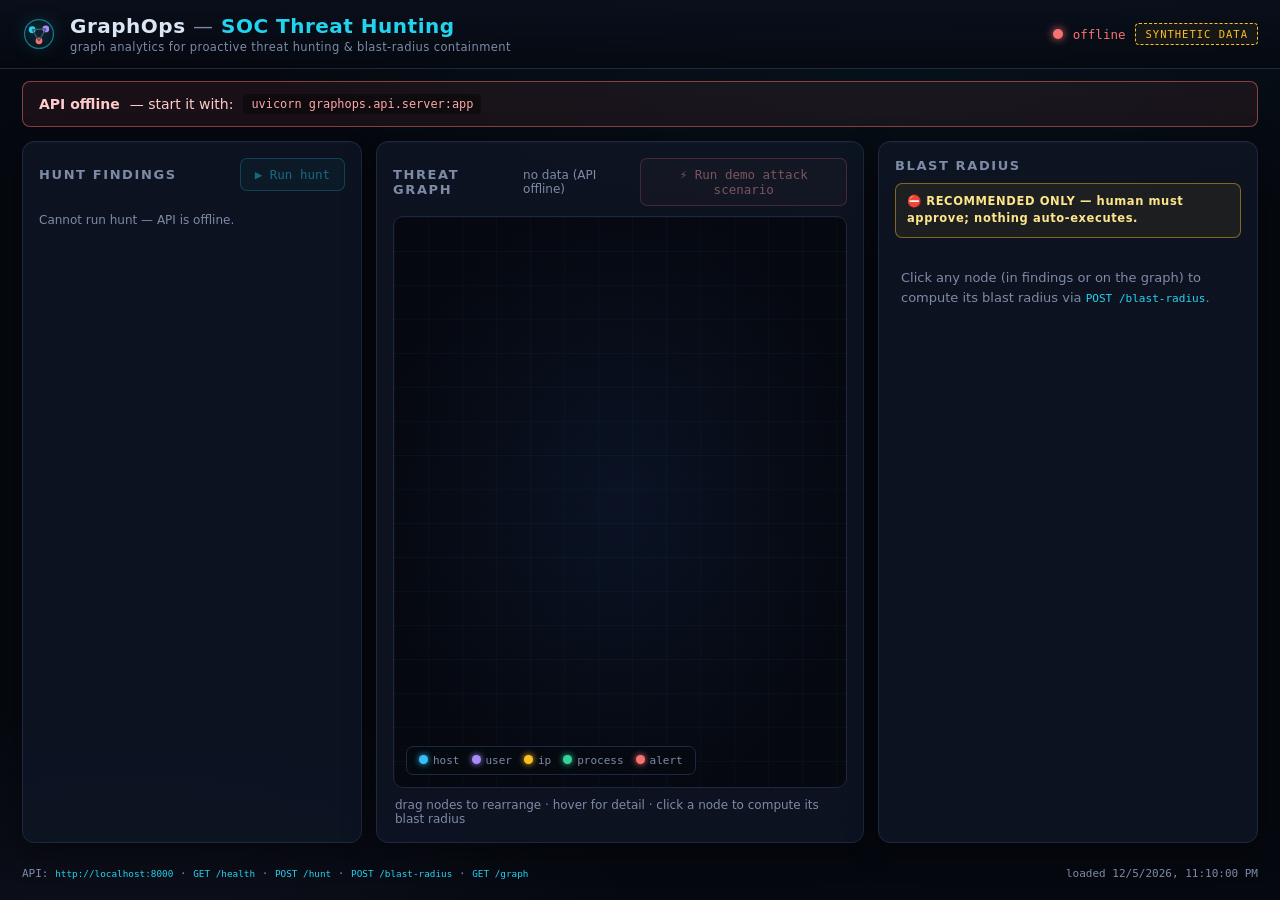
==== dashboard/index.html @ 0eed1d67 "graphops mvp: working threat-hunting + blast-radius engine" ====
<!DOCTYPE html>
<html lang="en">
<head>
<meta charset="UTF-8">
<meta name="viewport" content="width=device-width, initial-scale=1.0">
<title>GraphOps — SOC Threat Hunting</title>
<link rel="stylesheet" href="style.css">
</head>
<body>
<div class="scanlines" aria-hidden="true"></div>

<!-- ============ HEADER ============ -->
<header class="topbar">
  <div class="brand">
    <svg class="logo" viewBox="0 0 40 40" width="34" height="34" aria-hidden="true">
      <circle cx="20" cy="20" r="17" fill="none" stroke="#22d3ee" stroke-width="1.5" opacity="0.5"/>
      <circle cx="12" cy="15" r="4" fill="#22d3ee"/>
      <circle cx="28" cy="14" r="4" fill="#a78bfa"/>
      <circle cx="20" cy="28" r="4" fill="#f87171"/>
      <line x1="12" y1="15" x2="28" y2="14" stroke="#475569" stroke-width="1.5"/>
      <line x1="12" y1="15" x2="20" y2="28" stroke="#475569" stroke-width="1.5"/>
      <line x1="28" y1="14" x2="20" y2="28" stroke="#475569" stroke-width="1.5"/>
    </svg>
    <div>
      <h1>GraphOps <span class="dash">—</span> <span class="sub">SOC Threat Hunting</span></h1>
      <p class="tagline">graph analytics for proactive threat hunting &amp; blast-radius containment</p>
    </div>
  </div>
  <div class="health">
    <span id="apiStatus" class="status-dot unknown" title="API status"></span>
    <span id="healthLine" class="health-line">connecting…</span>
    <span class="synth-badge">SYNTHETIC DATA</span>
  </div>
</header>

<!-- ============ OFFLINE BANNER ============ -->
<div id="offlineBanner" class="offline-banner" hidden>
  <strong>API offline</strong>
  <span>— start it with:</span>
  <code>uvicorn graphops.api.server:app</code>
</div>

<!-- ============ MAIN GRID ============ -->
<main class="grid">

  <!-- LEFT: hunt findings -->
  <aside class="panel left" aria-label="Hunt findings">
    <div class="panel-head">
      <h2>Hunt findings</h2>
      <button id="btnRunHunt" class="btn primary">▶ Run hunt</button>
    </div>
    <p id="huntStatus" class="muted small">No hunt run yet. Findings come live from <code>POST /hunt</code>.</p>
    <div id="findingsList" class="findings"></div>
  </aside>

  <!-- CENTER: graph canvas -->
  <section class="panel center" aria-label="Threat graph">
    <div class="panel-head">
      <h2>Threat graph</h2>
      <div class="canvas-tools">
        <span id="canvasStatus" class="muted small">layout idle</span>
        <button id="btnDemo" class="btn accent">⚡ Run demo attack scenario</button>
      </div>
    </div>
    <div id="canvasWrap" class="canvas-wrap">
      <canvas id="graphCanvas"></canvas>
      <div id="tooltip" class="tooltip" hidden></div>
      <div id="legend" class="legend">
        <span class="leg"><i style="--c:#38bdf8"></i>host</span>
        <span class="leg"><i style="--c:#a78bfa"></i>user</span>
        <span class="leg"><i style="--c:#fbbf24"></i>ip</span>
        <span class="leg"><i style="--c:#34d399"></i>process</span>
        <span class="leg"><i style="--c:#f87171"></i>alert</span>
      </div>
    </div>
    <p class="hint muted small">drag nodes to rearrange · hover for detail · click a node to compute its blast radius</p>
  </section>

  <!-- RIGHT: blast radius -->
  <aside class="panel right" aria-label="Blast radius">
    <div class="panel-head">
      <h2>Blast radius</h2>
      <span id="blastSource" class="muted small"></span>
    </div>
    <div class="human-gate">⛔ RECOMMENDED ONLY — human must approve; nothing auto-executes.</div>
    <div id="blastEmpty" class="empty">Click any node (in findings or on the graph) to compute its blast radius via <code>POST /blast-radius</code>.</div>
    <div id="blastResults" hidden>
      <table class="blast-table">
        <thead><tr><th>node</th><th>distance</th><th>risk</th></tr></thead>
        <tbody id="blastRows"></tbody>
      </table>
      <h3 class="actions-head">Containment actions</h3>
      <div id="actionsList" class="actions"></div>
    </div>
  </aside>
</main>

<footer class="foot muted small">
  <span>API: <code>http://localhost:8000</code> · <code>GET /health</code> · <code>POST /hunt</code> · <code>POST /blast-radius</code> · <code>GET /graph</code></span>
  <span id="footStamp"></span>
</footer>

<script src="app.js"></script>
</body>
</html>
---- dashboard/style.css ----
/* GraphOps SOC dashboard — dark ops-room aesthetic. No build step. */
:root {
  --bg: #05080f;
  --bg2: #0a0f1c;
  --panel: rgba(13, 20, 36, 0.86);
  --line: #1c2740;
  --txt: #dbe6f5;
  --muted: #7c8aa5;
  --cyan: #22d3ee;
  --red: #f87171;
  --amber: #fbbf24;
  --green: #34d399;
  --purple: #a78bfa;
  --blue: #38bdf8;
  --mono: ui-monospace, "SF Mono", "Cascadia Code", Menlo, Consolas, monospace;
  --disp: "Segoe UI", system-ui, -apple-system, Inter, Roboto, sans-serif;
}
* { box-sizing: border-box; }
html, body { height: 100%; }
body {
  margin: 0;
  background:
    radial-gradient(1200px 600px at 70% -10%, rgba(34, 211, 238, 0.07), transparent 60%),
    radial-gradient(900px 500px at 10% 110%, rgba(167, 139, 250, 0.06), transparent 60%),
    var(--bg);
  color: var(--txt);
  font-family: var(--disp);
  overflow-x: hidden;
}
.scanlines {
  position: fixed; inset: 0; pointer-events: none; z-index: 50;
  background: repeating-linear-gradient(0deg, rgba(255,255,255,0.022) 0 1px, transparent 1px 3px);
  mix-blend-mode: overlay;
}
code { font-family: var(--mono); font-size: 0.85em; color: var(--cyan); }
.muted { color: var(--muted); }
.small { font-size: 12px; }
.empty { color: var(--muted); font-size: 13px; line-height: 1.6; padding: 18px 6px; }

/* ---------- header ---------- */
.topbar {
  display: flex; justify-content: space-between; align-items: center;
  padding: 14px 22px; border-bottom: 1px solid var(--line);
  background: linear-gradient(180deg, rgba(10,15,28,0.95), rgba(5,8,15,0.7));
  position: sticky; top: 0; z-index: 20; backdrop-filter: blur(6px);
}
.brand { display: flex; gap: 14px; align-items: center; }
.logo { filter: drop-shadow(0 0 8px rgba(34,211,238,0.5)); }
.topbar h1 { margin: 0; font-size: 20px; letter-spacing: 0.5px; font-weight: 700; }
.topbar h1 .dash { color: var(--muted); font-weight: 300; }
.topbar h1 .sub { color: var(--cyan); font-weight: 600; }
.tagline { margin: 2px 0 0; font-size: 11.5px; color: var(--muted); letter-spacing: 0.4px; }
.health { display: flex; align-items: center; gap: 10px; font-family: var(--mono); font-size: 12.5px; }
.health-line { color: var(--muted); }
.status-dot { width: 10px; height: 10px; border-radius: 50%; display: inline-block; }
.status-dot.unknown { background: #64748b; box-shadow: 0 0 6px #64748b; }
.status-dot.online { background: var(--green); box-shadow: 0 0 8px var(--green); animation: pulse 2s infinite; }
.status-dot.offline { background: var(--red); box-shadow: 0 0 8px var(--red); }
@keyframes pulse { 50% { opacity: 0.45; } }
.synth-badge {
  font-family: var(--mono); font-size: 10.5px; letter-spacing: 1px;
  border: 1px dashed var(--amber); color: var(--amber);
  padding: 4px 9px; border-radius: 4px; background: rgba(251,191,36,0.06);
}

/* ---------- offline banner ---------- */
.offline-banner {
  margin: 12px 22px 0; padding: 12px 16px; border: 1px solid rgba(248,113,113,0.5);
  border-radius: 8px; background: rgba(248,113,113,0.08); color: #fecaca; font-size: 14px;
  display: flex; gap: 10px; align-items: center; flex-wrap: wrap;
}
.offline-banner code { color: #fca5a5; background: rgba(0,0,0,0.4); padding: 3px 8px; border-radius: 4px; }

/* ---------- main grid ---------- */
.grid {
  display: grid; gap: 14px; padding: 14px 22px;
  grid-template-columns: 340px minmax(0, 1fr) 380px;
  min-height: calc(100vh - 170px);
}
@media (max-width: 1200px) { .grid { grid-template-columns: 1fr; } }
.panel {
  background: var(--panel); border: 1px solid var(--line); border-radius: 12px;
  padding: 16px; display: flex; flex-direction: column; min-height: 0;
  box-shadow: 0 8px 32px rgba(0,0,0,0.45), inset 0 1px 0 rgba(255,255,255,0.03);
}
.panel-head { display: flex; justify-content: space-between; align-items: center; gap: 10px; margin-bottom: 10px; }
.panel-head h2 { margin: 0; font-size: 13px; text-transform: uppercase; letter-spacing: 1.6px; color: var(--muted); }
.canvas-tools { display: flex; align-items: center; gap: 10px; }

/* ---------- buttons ---------- */
.btn {
  font-family: var(--mono); font-size: 12.5px; cursor: pointer;
  border: 1px solid var(--line); border-radius: 7px; padding: 8px 14px;
  background: #101a30; color: var(--txt); transition: all 0.15s ease;
}
.btn:hover:not(:disabled) { border-color: var(--cyan); box-shadow: 0 0 12px rgba(34,211,238,0.25); transform: translateY(-1px); }
.btn:disabled { opacity: 0.45; cursor: not-allowed; }
.btn.primary { border-color: rgba(34,211,238,0.5); color: var(--cyan); background: rgba(34,211,238,0.08); }
.btn.accent { border-color: rgba(248,113,113,0.5); color: #fca5a5; background: rgba(248,113,113,0.07); }
.btn.accent:hover:not(:disabled) { border-color: var(--red); box-shadow: 0 0 14px rgba(248,113,113,0.3); }

/* ---------- findings ---------- */
.findings { display: flex; flex-direction: column; gap: 10px; overflow-y: auto; }
.finding {
  border: 1px solid var(--line); border-left: 3px solid var(--muted); border-radius: 8px;
  padding: 11px 12px; background: rgba(255,255,255,0.015);
  animation: slidein 0.3s ease;
}
@keyframes slidein { from { opacity: 0; transform: translateX(-8px); } }
.finding.sev-critical { border-left-color: var(--red); }
.finding.sev-high { border-left-color: #fb923c; }
.finding.sev-medium { border-left-color: var(--amber); }
.finding.sev-low { border-left-color: var(--blue); }
.finding.sev-info { border-left-color: #64748b; }
.finding-top { display: flex; justify-content: space-between; align-items: flex-start; gap: 8px; }
.finding-title { font-size: 13.5px; font-weight: 600; line-height: 1.35; }
.sev {
  font-family: var(--mono); font-size: 10px; letter-spacing: 0.8px; text-transform: uppercase;
  padding: 3px 8px; border-radius: 20px; white-space: nowrap; border: 1px solid;
}
.sev-critical { color: #fca5a5; border-color: rgba(248,113,113,0.6); background: rgba(248,113,113,0.1); }
.sev-high { color: #fdba74; border-color: rgba(251,146,60,0.6); background: rgba(251,146,60,0.1); }
.sev-medium { color: #fde68a; border-color: rgba(251,191,36,0.6); background: rgba(251,191,36,0.1); }
.sev-low { color: #7dd3fc; border-color: rgba(56,189,248,0.6); background: rgba(56,189,248,0.1); }
.sev-info { color: #94a3b8; border-color: rgba(100,116,139,0.6); background: rgba(100,116,139,0.1); }
.evidence { margin: 8px 0 0; padding: 0; list-style: none; }
.evidence li {
  font-family: var(--mono); font-size: 11.5px; color: #a8b8d4; line-height: 1.5;
  padding-left: 14px; position: relative; word-break: break-word;
}
.evidence li::before { content: "▸"; position: absolute; left: 0; color: var(--cyan); }
.node-chips { display: flex; flex-wrap: wrap; gap: 6px; margin-top: 9px; }
.node-chip {
  font-family: var(--mono); font-size: 11px; cursor: pointer;
  background: #0d1628; border: 1px solid var(--line); color: var(--cyan);
  padding: 4px 9px; border-radius: 20px; transition: all 0.15s ease;
}
.node-chip:hover { border-color: var(--cyan); box-shadow: 0 0 10px rgba(34,211,238,0.3); }
.nodes-label { font-size: 10.5px; text-transform: uppercase; letter-spacing: 1px; color: var(--muted); margin-top: 8px; }

/* ---------- canvas ---------- */
.canvas-wrap {
  position: relative; flex: 1; min-height: 480px; border-radius: 10px; overflow: hidden;
  border: 1px solid var(--line);
  background:
    linear-gradient(rgba(34,211,238,0.035) 1px, transparent 1px),
    linear-gradient(90deg, rgba(34,211,238,0.035) 1px, transparent 1px),
    radial-gradient(ellipse at center, #0a1224 0%, #05080f 75%);
  background-size: 34px 34px, 34px 34px, cover;
}
#graphCanvas { position: absolute; inset: 0; width: 100%; height: 100%; cursor: grab; }
#graphCanvas:active { cursor: grabbing; }
.tooltip {
  position: absolute; pointer-events: none; z-index: 5; max-width: 260px;
  background: rgba(8, 13, 26, 0.96); border: 1px solid var(--cyan); border-radius: 7px;
  padding: 9px 11px; font-family: var(--mono); font-size: 11.5px; line-height: 1.55;
  box-shadow: 0 6px 24px rgba(0,0,0,0.6), 0 0 14px rgba(34,211,238,0.15);
}
.tooltip .tt-id { color: var(--cyan); font-weight: 700; }
.tooltip .tt-type { color: var(--muted); }
.legend {
  position: absolute; bottom: 12px; left: 12px; display: flex; gap: 12px;
  font-family: var(--mono); font-size: 11px; color: var(--muted);
  background: rgba(5,8,15,0.75); padding: 7px 12px; border-radius: 7px; border: 1px solid var(--line);
}
.leg i { display: inline-block; width: 9px; height: 9px; border-radius: 50%; background: var(--c); margin-right: 5px; box-shadow: 0 0 6px var(--c); }
.hint { margin: 10px 2px 0; }

/* ---------- blast radius ---------- */
.human-gate {
  font-size: 11.5px; font-weight: 700; letter-spacing: 0.6px; color: #fde68a;
  border: 1px solid rgba(251,191,36,0.45); background: rgba(251,191,36,0.07);
  border-radius: 7px; padding: 9px 11px; margin-bottom: 12px; line-height: 1.5;
}
.blast-table { width: 100%; border-collapse: collapse; font-family: var(--mono); font-size: 12px; }
.blast-table th {
  text-align: left; font-size: 10.5px; text-transform: uppercase; letter-spacing: 1px;
  color: var(--muted); padding: 7px 8px; border-bottom: 1px solid var(--line);
}
.blast-table td { padding: 7px 8px; border-bottom: 1px solid rgba(28,39,64,0.6); }
.blast-table tr:hover td { background: rgba(34,211,238,0.04); }
.blast-table .dist-0 { color: var(--red); font-weight: 700; }
.risk-bar { display: inline-block; height: 6px; border-radius: 3px; background: linear-gradient(90deg, var(--amber), var(--red)); vertical-align: middle; margin-right: 7px; }
.actions-head { font-size: 12px; text-transform: uppercase; letter-spacing: 1.4px; color: var(--muted); margin: 16px 0 8px; }
.actions { display: flex; flex-direction: column; gap: 8px; }
.action {
  border: 1px solid var(--line); border-radius: 8px; padding: 10px 12px;
  background: rgba(255,255,255,0.015); display: flex; gap: 10px; align-items: flex-start;
  animation: slidein 0.3s ease;
}
.action-text { font-size: 13px; line-height: 1.5; }
.action-desc { font-size: 11.5px; color: var(--muted); margin-top: 3px; line-height: 1.5; }
.pri {
  font-family: var(--mono); font-size: 10px; font-weight: 700; letter-spacing: 0.6px;
  padding: 3px 8px; border-radius: 4px; white-space: nowrap; border: 1px solid;
}
.pri-p1 { color: #fca5a5; border-color: var(--red); background: rgba(248,113,113,0.12); }
.pri-p2 { color: #fdba74; border-color: #fb923c; background: rgba(251,146,60,0.1); }
.pri-p3 { color: #fde68a; border-color: var(--amber); background: rgba(251,191,36,0.08); }
.pri-p4, .pri-low { color: #7dd3fc; border-color: var(--blue); background: rgba(56,189,248,0.08); }

/* ---------- footer ---------- */
.foot {
  display: flex; justify-content: space-between; gap: 12px; flex-wrap: wrap;
  padding: 10px 22px 18px; font-family: var(--mono); font-size: 11px;
}
::-webkit-scrollbar { width: 9px; }
::-webkit-scrollbar-track { background: transparent; }
::-webkit-scrollbar-thumb { background: #1e2a45; border-radius: 5px; }
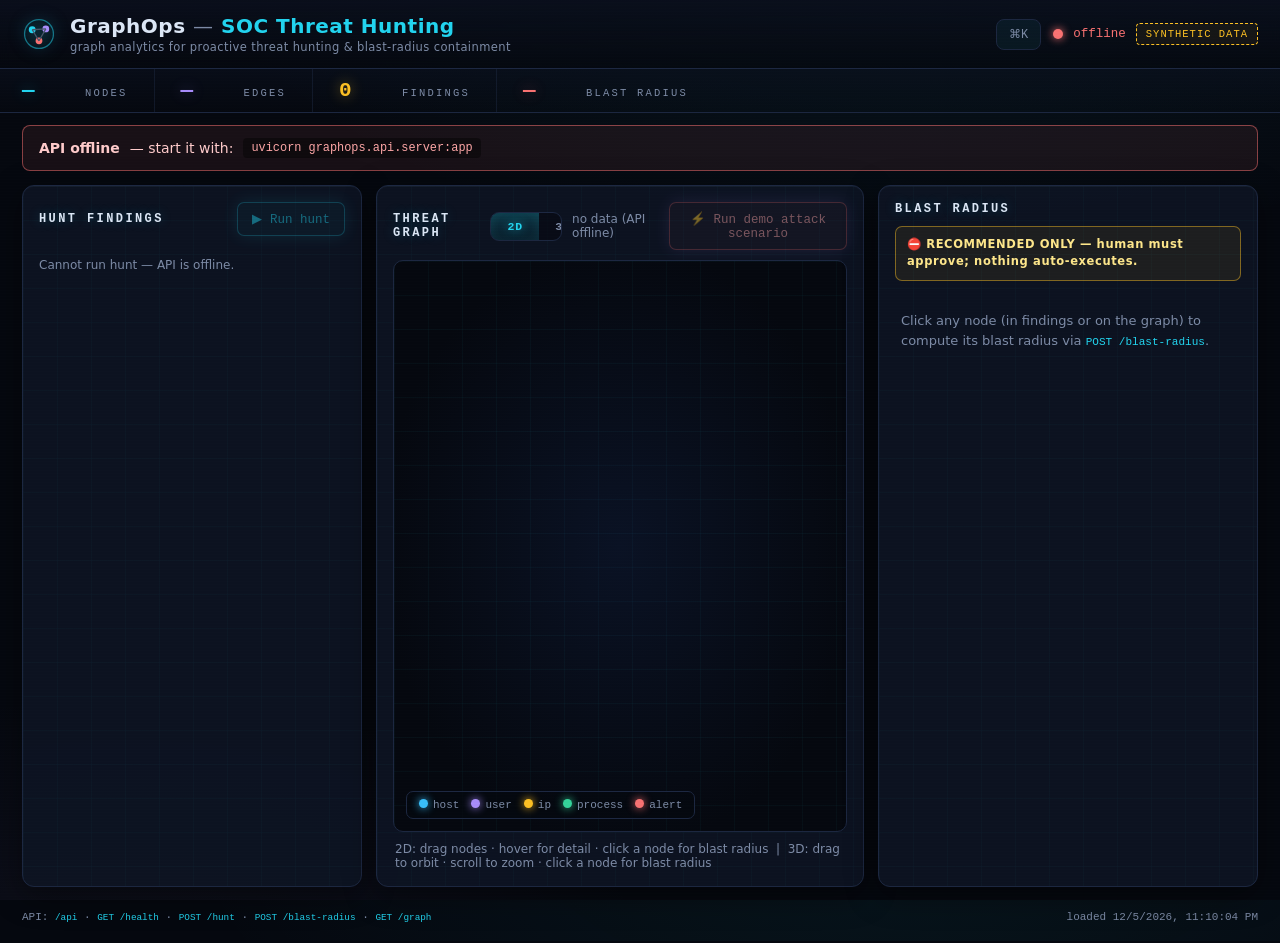
==== commit 329380f0: "frontend: 3D three.js graph, GSAP motion, Cmd+K palette, SOC theme upgrades" ====
--- a/dashboard/index.html
+++ b/dashboard/index.html
@@ -5,9 +5,34 @@
 <meta name="viewport" content="width=device-width, initial-scale=1.0">
 <title>GraphOps — SOC Threat Hunting</title>
 <link rel="stylesheet" href="style.css">
+<script type="importmap">
+{
+  "imports": {
+    "three": "./vendor/three.module.min.js",
+    "three/addons/": "./vendor/addons/"
+  }
+}
+</script>
 </head>
 <body>
 <div class="scanlines" aria-hidden="true"></div>
+<div id="shock" class="shock" aria-hidden="true"></div>
+
+<!-- ============ BOOT OVERLAY ============ -->
+<div id="boot" class="boot" aria-hidden="true">
+  <svg class="boot-logo" viewBox="0 0 40 40" width="54" height="54">
+    <circle cx="20" cy="20" r="17" fill="none" stroke="#22d3ee" stroke-width="1.5" opacity="0.5"/>
+    <circle cx="12" cy="15" r="4" fill="#22d3ee"/>
+    <circle cx="28" cy="14" r="4" fill="#a78bfa"/>
+    <circle cx="20" cy="28" r="4" fill="#f87171"/>
+    <line x1="12" y1="15" x2="28" y2="14" stroke="#475569" stroke-width="1.5"/>
+    <line x1="12" y1="15" x2="20" y2="28" stroke="#475569" stroke-width="1.5"/>
+    <line x1="28" y1="14" x2="20" y2="28" stroke="#475569" stroke-width="1.5"/>
+  </svg>
+  <div class="boot-title">GRAPHOPS</div>
+  <div class="boot-sub">initializing threat graph…</div>
+  <div class="boot-bar"><i></i></div>
+</div>
 
 <!-- ============ HEADER ============ -->
 <header class="topbar">
@@ -26,12 +51,23 @@
       <p class="tagline">graph analytics for proactive threat hunting &amp; blast-radius containment</p>
     </div>
   </div>
-  <div class="health">
-    <span id="apiStatus" class="status-dot unknown" title="API status"></span>
-    <span id="healthLine" class="health-line">connecting…</span>
-    <span class="synth-badge">SYNTHETIC DATA</span>
+  <div class="top-actions">
+    <button id="btnPalette" class="btn ghost" title="Command palette (Ctrl/⌘+K)">⌘K</button>
+    <div class="health">
+      <span id="apiStatus" class="status-dot unknown" title="API status"></span>
+      <span id="healthLine" class="health-line">connecting…</span>
+      <span class="synth-badge">SYNTHETIC DATA</span>
+    </div>
   </div>
 </header>
+
+<!-- ============ STATS STRIP ============ -->
+<div class="statsbar" aria-label="Graph statistics">
+  <div class="stat"><span class="stat-num" id="statNodes">—</span><span class="stat-label">nodes</span></div>
+  <div class="stat"><span class="stat-num" id="statEdges">—</span><span class="stat-label">edges</span></div>
+  <div class="stat"><span class="stat-num" id="statFindings">0</span><span class="stat-label">findings</span></div>
+  <div class="stat"><span class="stat-num" id="statBlast">—</span><span class="stat-label">blast radius</span></div>
+</div>
 
 <!-- ============ OFFLINE BANNER ============ -->
 <div id="offlineBanner" class="offline-banner" hidden>
@@ -58,13 +94,19 @@
     <div class="panel-head">
       <h2>Threat graph</h2>
       <div class="canvas-tools">
+        <div class="view-toggle" role="tablist" aria-label="Graph view">
+          <button id="btnView2d" class="active" role="tab" aria-selected="true">2D</button>
+          <button id="btnView3d" role="tab" aria-selected="false">3D</button>
+        </div>
         <span id="canvasStatus" class="muted small">layout idle</span>
         <button id="btnDemo" class="btn accent">⚡ Run demo attack scenario</button>
       </div>
     </div>
     <div id="canvasWrap" class="canvas-wrap">
       <canvas id="graphCanvas"></canvas>
+      <div id="graph3dWrap" class="graph3d-wrap" hidden></div>
       <div id="tooltip" class="tooltip" hidden></div>
+      <div id="tooltip3d" class="tooltip" hidden></div>
       <div id="legend" class="legend">
         <span class="leg"><i style="--c:#38bdf8"></i>host</span>
         <span class="leg"><i style="--c:#a78bfa"></i>user</span>
@@ -73,7 +115,7 @@
         <span class="leg"><i style="--c:#f87171"></i>alert</span>
       </div>
     </div>
-    <p class="hint muted small">drag nodes to rearrange · hover for detail · click a node to compute its blast radius</p>
+    <p class="hint muted small">2D: drag nodes · hover for detail · click a node for blast radius &nbsp;|&nbsp; 3D: drag to orbit · scroll to zoom · click a node for blast radius</p>
   </section>
 
   <!-- RIGHT: blast radius -->
@@ -96,10 +138,25 @@
 </main>
 
 <footer class="foot muted small">
-  <span>API: <code>http://localhost:8000</code> · <code>GET /health</code> · <code>POST /hunt</code> · <code>POST /blast-radius</code> · <code>GET /graph</code></span>
+  <span>API: <code id="footApi">http://localhost:8000</code> · <code>GET /health</code> · <code>POST /hunt</code> · <code>POST /blast-radius</code> · <code>GET /graph</code></span>
   <span id="footStamp"></span>
 </footer>
 
+<!-- ============ COMMAND PALETTE ============ -->
+<div id="palette" class="palette" hidden>
+  <div id="paletteBox" class="palette-box">
+    <div class="palette-input-row">
+      <span class="palette-k">⌘K</span>
+      <input id="paletteInput" class="palette-input" type="text" placeholder="type a command — hunt, demo, 3d, finding…" autocomplete="off" spellcheck="false">
+    </div>
+    <div id="paletteList" class="palette-list"></div>
+    <div class="palette-foot muted small">↑↓ navigate · ⏎ run · esc close</div>
+  </div>
+</div>
+
+<script src="vendor/gsap.min.js"></script>
 <script src="app.js"></script>
+<script type="module" src="graph3d.js"></script>
+<script src="ui.js"></script>
 </body>
 </html>
--- a/dashboard/style.css
+++ b/dashboard/style.css
@@ -70,6 +70,7 @@
   display: flex; gap: 10px; align-items: center; flex-wrap: wrap;
 }
 .offline-banner code { color: #fca5a5; background: rgba(0,0,0,0.4); padding: 3px 8px; border-radius: 4px; }
+.offline-banner[hidden] { display: none; }
 
 /* ---------- main grid ---------- */
 .grid {
@@ -207,3 +208,154 @@
 ::-webkit-scrollbar { width: 9px; }
 ::-webkit-scrollbar-track { background: transparent; }
 ::-webkit-scrollbar-thumb { background: #1e2a45; border-radius: 5px; }
+
+/* ================= AWWWARDS LAYER — 3D / palette / motion ================= */
+
+/* ---------- boot overlay ---------- */
+.boot {
+  position: fixed; inset: 0; z-index: 200;
+  background: radial-gradient(900px 500px at 50% 40%, rgba(34,211,238,0.08), transparent 65%), #05080f;
+  display: flex; flex-direction: column; align-items: center; justify-content: center; gap: 10px;
+}
+.boot-logo { animation: bootspin 2.4s linear infinite; filter: drop-shadow(0 0 14px rgba(34,211,238,0.6)); }
+@keyframes bootspin { 0% { transform: rotate(0deg) scale(1); } 50% { transform: rotate(180deg) scale(1.08); } 100% { transform: rotate(360deg) scale(1); } }
+.boot-title { font-family: var(--mono); font-size: 22px; letter-spacing: 8px; color: var(--txt); font-weight: 700; }
+.boot-sub { font-family: var(--mono); font-size: 11px; letter-spacing: 2px; color: var(--muted); }
+.boot-bar { width: 220px; height: 3px; background: #101a30; border-radius: 2px; overflow: hidden; margin-top: 8px; }
+.boot-bar i { display: block; height: 100%; width: 40%; border-radius: 2px;
+  background: linear-gradient(90deg, var(--cyan), var(--purple));
+  animation: bootbar 1.1s ease-in-out infinite; }
+@keyframes bootbar { 0% { transform: translateX(-100%);} 100% { transform: translateX(550%);} }
+
+/* ---------- fullscreen shock flash ---------- */
+.shock {
+  position: fixed; inset: 0; z-index: 90; pointer-events: none; opacity: 0;
+  background: radial-gradient(600px 400px at 50% 55%, rgba(34,211,238,0.35), transparent 70%);
+}
+
+/* ---------- top actions / palette button ---------- */
+.top-actions { display: flex; align-items: center; gap: 12px; }
+.btn.ghost {
+  background: rgba(34,211,238,0.06); border: 1px solid var(--line); color: var(--muted);
+  font-family: var(--mono); font-size: 12px; padding: 7px 12px; border-radius: 8px; cursor: pointer;
+  transition: all 0.2s ease;
+}
+.btn.ghost:hover { color: var(--cyan); border-color: var(--cyan); box-shadow: 0 0 12px rgba(34,211,238,0.25); }
+
+/* ---------- stats strip ---------- */
+.statsbar {
+  display: flex; gap: 0; border-bottom: 1px solid var(--line);
+  background: linear-gradient(180deg, rgba(10,16,30,0.6), transparent);
+  padding: 0 22px; overflow-x: auto;
+}
+.stat {
+  display: flex; align-items: baseline; gap: 9px; padding: 10px 26px 10px 0; margin-right: 26px;
+  border-right: 1px solid rgba(28,39,64,0.5); white-space: nowrap;
+}
+.stat:last-child { border-right: none; }
+.stat-num {
+  font-family: var(--mono); font-size: 21px; font-weight: 700; color: var(--cyan);
+  text-shadow: 0 0 14px rgba(34,211,238,0.45); min-width: 54px; display: inline-block;
+}
+.stat:nth-child(2) .stat-num { color: var(--purple); text-shadow: 0 0 14px rgba(167,139,250,0.45); }
+.stat:nth-child(3) .stat-num { color: var(--amber); text-shadow: 0 0 14px rgba(251,191,36,0.45); }
+.stat:nth-child(4) .stat-num { color: var(--red); text-shadow: 0 0 14px rgba(248,113,113,0.45); }
+.stat-label { font-family: var(--mono); font-size: 10.5px; letter-spacing: 2.2px; text-transform: uppercase; color: var(--muted); }
+
+/* ---------- panel grid texture ---------- */
+.panel {
+  background-image:
+    linear-gradient(rgba(34,211,238,0.025) 1px, transparent 1px),
+    linear-gradient(90deg, rgba(34,211,238,0.025) 1px, transparent 1px);
+  background-size: 34px 34px;
+}
+.panel-head h2 {
+  font-family: var(--mono); font-size: 12px; letter-spacing: 2.4px; text-transform: uppercase;
+  color: var(--txt); margin: 0;
+  text-shadow: 0 0 12px rgba(34,211,238,0.25);
+}
+
+/* ---------- 2D/3D toggle ---------- */
+.view-toggle {
+  display: inline-flex; border: 1px solid var(--line); border-radius: 9px; overflow: hidden;
+  background: rgba(5,8,15,0.6);
+}
+.view-toggle button {
+  border: none; background: transparent; color: var(--muted);
+  font-family: var(--mono); font-size: 11.5px; font-weight: 700; letter-spacing: 1px;
+  padding: 7px 16px; cursor: pointer; transition: all 0.22s ease;
+}
+.view-toggle button.active {
+  background: linear-gradient(180deg, rgba(34,211,238,0.22), rgba(34,211,238,0.08));
+  color: var(--cyan); text-shadow: 0 0 10px rgba(34,211,238,0.6);
+  box-shadow: inset 0 0 12px rgba(34,211,238,0.12);
+}
+.view-toggle button:not(.active):hover { color: var(--txt); }
+
+/* ---------- 3D wrap ---------- */
+.graph3d-wrap { position: absolute; inset: 0; }
+.graph3d-wrap[hidden] { display: none; }
+.graph3d-canvas { display: block; width: 100%; height: 100%; }
+
+/* ---------- command palette ---------- */
+.palette {
+  position: fixed; inset: 0; z-index: 150; display: flex; justify-content: center; align-items: flex-start;
+  background: rgba(3,5,10,0.72); backdrop-filter: blur(4px); padding-top: 14vh;
+}
+.palette[hidden] { display: none; }
+.palette-box {
+  width: min(620px, 92vw); border: 1px solid #23405e; border-radius: 14px; overflow: hidden;
+  background: linear-gradient(180deg, #0b1322, #070c17);
+  box-shadow: 0 0 0 1px rgba(34,211,238,0.12), 0 24px 80px rgba(0,0,0,0.7), 0 0 44px rgba(34,211,238,0.12);
+}
+.palette-input-row { display: flex; align-items: center; gap: 10px; padding: 13px 16px; border-bottom: 1px solid var(--line); }
+.palette-k {
+  font-family: var(--mono); font-size: 11px; color: var(--cyan); border: 1px solid #23405e;
+  border-radius: 6px; padding: 3px 8px; background: rgba(34,211,238,0.07); white-space: nowrap;
+}
+.palette-input {
+  flex: 1; background: transparent; border: none; outline: none; color: var(--txt);
+  font-family: var(--mono); font-size: 14.5px;
+}
+.palette-input::placeholder { color: #3d4c68; }
+.palette-list { max-height: 320px; overflow-y: auto; padding: 6px; }
+.pal-item {
+  display: flex; justify-content: space-between; align-items: center; gap: 12px;
+  padding: 10px 12px; border-radius: 8px; cursor: pointer; font-size: 13.5px;
+}
+.pal-item .pal-title { color: var(--txt); overflow: hidden; text-overflow: ellipsis; white-space: nowrap; }
+.pal-item .pal-hint { font-family: var(--mono); font-size: 10.5px; color: var(--muted); white-space: nowrap; }
+.pal-item.sel { background: rgba(34,211,238,0.1); box-shadow: inset 0 0 0 1px rgba(34,211,238,0.3); }
+.pal-item.sel .pal-title { color: var(--cyan); }
+.pal-empty { padding: 18px; text-align: center; color: var(--muted); font-size: 13px; }
+.palette-foot { padding: 9px 16px; border-top: 1px solid var(--line); font-family: var(--mono); font-size: 10.5px; letter-spacing: 0.6px; }
+
+/* ---------- tooltip (shared 2D/3D) ---------- */
+.tooltip {
+  position: absolute; z-index: 30; pointer-events: none; max-width: 260px;
+  background: rgba(7,12,23,0.95); border: 1px solid #23405e; border-radius: 8px;
+  padding: 9px 12px; font-size: 12px; line-height: 1.55;
+  box-shadow: 0 8px 28px rgba(0,0,0,0.6), 0 0 18px rgba(34,211,238,0.1);
+}
+.tt-id { font-family: var(--mono); color: var(--cyan); font-weight: 700; }
+.tt-type { color: var(--muted); font-family: var(--mono); font-size: 11px; }
+
+/* ---------- findings entrance base (GSAP enhances) ---------- */
+.finding { will-change: transform, opacity; }
+
+/* ---------- buttons polish ---------- */
+.btn { transition: transform 0.12s ease, box-shadow 0.2s ease, filter 0.2s ease; }
+.btn:hover:not(:disabled) { transform: translateY(-1px); filter: brightness(1.12); }
+.btn:active:not(:disabled) { transform: translateY(0); }
+.btn.primary { box-shadow: 0 0 16px rgba(34,211,238,0.25); }
+.btn.accent { box-shadow: 0 0 16px rgba(167,139,250,0.25); }
+
+/* ---------- legend glow ---------- */
+.leg i { box-shadow: 0 0 8px var(--c); }
+
+/* ---------- responsive ---------- */
+@media (max-width: 1100px) {
+  .statsbar { padding: 0 14px; }
+  .stat { padding-right: 16px; margin-right: 16px; }
+  .stat-num { font-size: 17px; min-width: 44px; }
+}
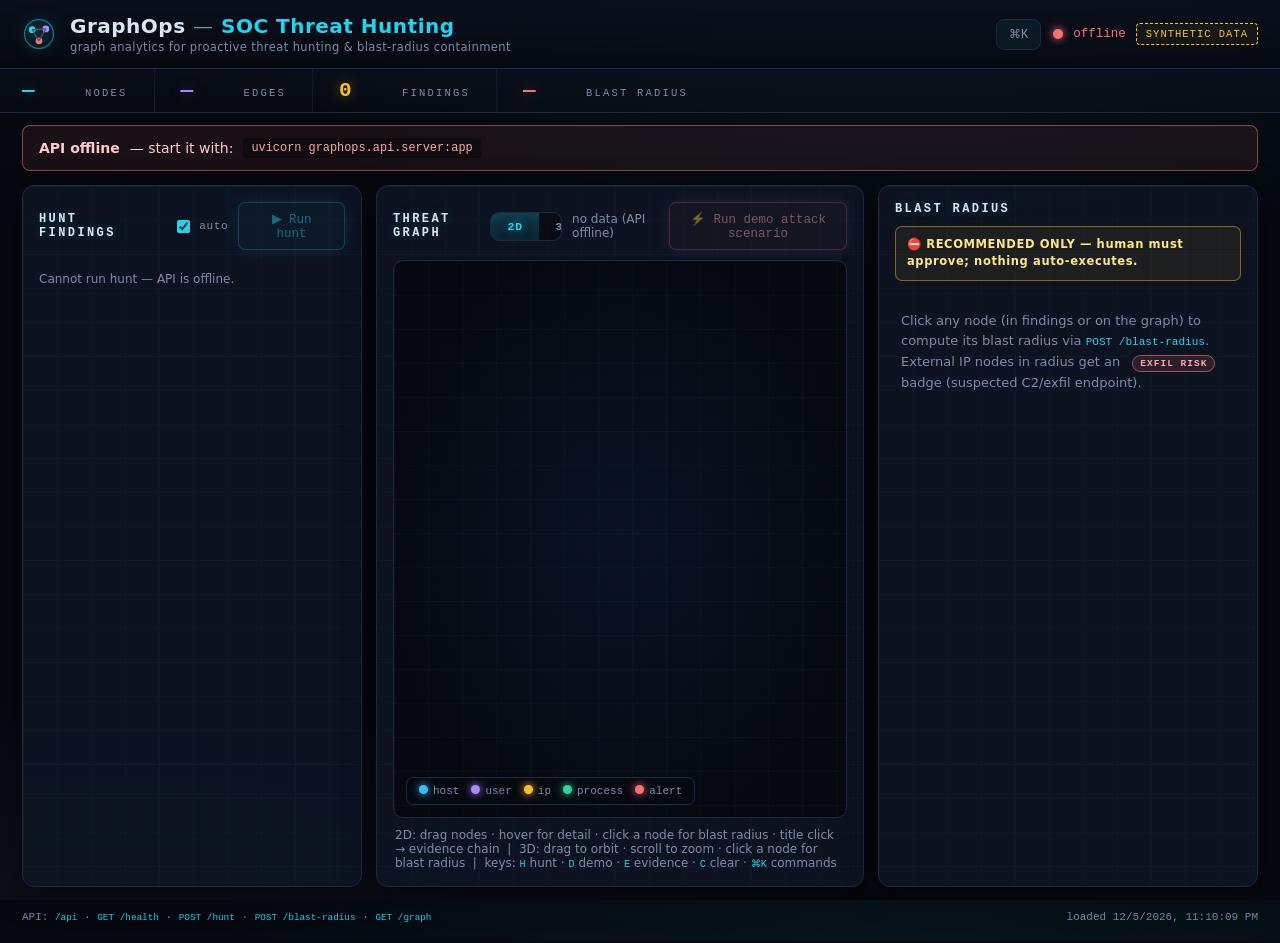
==== commit 7ef145fd: "daily build 2026-10-06: identity-trust graph layer, OAuth scope-creep hunt, evidence chains, reversi" ====
--- a/dashboard/index.html
+++ b/dashboard/index.html
@@ -83,7 +83,12 @@
   <aside class="panel left" aria-label="Hunt findings">
     <div class="panel-head">
       <h2>Hunt findings</h2>
-      <button id="btnRunHunt" class="btn primary">▶ Run hunt</button>
+      <div class="hunt-tools">
+        <label class="autorf" title="Auto-refresh hunt every 45s">
+          <input type="checkbox" id="autoRefresh" checked> <span>auto</span>
+        </label>
+        <button id="btnRunHunt" class="btn primary">▶ Run hunt</button>
+      </div>
     </div>
     <p id="huntStatus" class="muted small">No hunt run yet. Findings come live from <code>POST /hunt</code>.</p>
     <div id="findingsList" class="findings"></div>
@@ -115,7 +120,7 @@
         <span class="leg"><i style="--c:#f87171"></i>alert</span>
       </div>
     </div>
-    <p class="hint muted small">2D: drag nodes · hover for detail · click a node for blast radius &nbsp;|&nbsp; 3D: drag to orbit · scroll to zoom · click a node for blast radius</p>
+    <p class="hint muted small">2D: drag nodes · hover for detail · click a node for blast radius · title click → evidence chain &nbsp;|&nbsp; 3D: drag to orbit · scroll to zoom · click a node for blast radius &nbsp;|&nbsp; keys: <code>H</code> hunt · <code>D</code> demo · <code>E</code> evidence · <code>C</code> clear · <code>⌘K</code> commands</p>
   </section>
 
   <!-- RIGHT: blast radius -->
@@ -125,7 +130,7 @@
       <span id="blastSource" class="muted small"></span>
     </div>
     <div class="human-gate">⛔ RECOMMENDED ONLY — human must approve; nothing auto-executes.</div>
-    <div id="blastEmpty" class="empty">Click any node (in findings or on the graph) to compute its blast radius via <code>POST /blast-radius</code>.</div>
+    <div id="blastEmpty" class="empty">Click any node (in findings or on the graph) to compute its blast radius via <code>POST /blast-radius</code>. External IP nodes in radius get an <b class="exfil-tag">EXFIL RISK</b> badge (suspected C2/exfil endpoint).</div>
     <div id="blastResults" hidden>
       <table class="blast-table">
         <thead><tr><th>node</th><th>distance</th><th>risk</th></tr></thead>
@@ -141,6 +146,21 @@
   <span>API: <code id="footApi">http://localhost:8000</code> · <code>GET /health</code> · <code>POST /hunt</code> · <code>POST /blast-radius</code> · <code>GET /graph</code></span>
   <span id="footStamp"></span>
 </footer>
+
+<!-- ============ TOASTS ============ -->
+<div id="toasts" class="toasts" aria-live="polite"></div>
+
+<!-- ============ EVIDENCE-CHAIN DRAWER ============ -->
+<aside id="drawer" class="drawer" hidden aria-label="Evidence chain">
+  <div class="drawer-head">
+    <div>
+      <h2>Evidence chain</h2>
+      <p id="drawerSub" class="muted small"></p>
+    </div>
+    <button id="btnDrawerClose" class="btn ghost">✕</button>
+  </div>
+  <div id="drawerBody" class="drawer-body"></div>
+</aside>
 
 <!-- ============ COMMAND PALETTE ============ -->
 <div id="palette" class="palette" hidden>
--- a/dashboard/style.css
+++ b/dashboard/style.css
@@ -359,3 +359,128 @@
   .stat { padding-right: 16px; margin-right: 16px; }
   .stat-num { font-size: 17px; min-width: 44px; }
 }
+
+/* ============ FRONTEND AGENT 2026-10-06 — findings feed, evidence drawer, decisions, toasts ============ */
+
+/* ---------- auto-refresh toggle ---------- */
+.hunt-tools { display: flex; align-items: center; gap: 10px; }
+.autorf {
+  display: inline-flex; align-items: center; gap: 6px;
+  font-family: var(--mono); font-size: 11px; color: var(--muted);
+  cursor: pointer; user-select: none; letter-spacing: 0.6px;
+}
+.autorf input { accent-color: var(--cyan); cursor: pointer; }
+
+/* ---------- skeleton loading cards ---------- */
+.finding.skel {
+  border-left-color: #23405e; min-height: 96px; position: relative; overflow: hidden;
+  animation: none; pointer-events: none;
+}
+.skel-line {
+  height: 12px; border-radius: 6px; margin: 8px 0;
+  background: linear-gradient(90deg, #101a30 25%, #1b2947 50%, #101a30 75%);
+  background-size: 200% 100%; animation: shimmer 1.2s linear infinite;
+}
+.skel-line.w40 { width: 40%; } .skel-line.w70 { width: 70%; } .skel-line.w90 { width: 90%; }
+@keyframes shimmer { from { background-position: 200% 0; } to { background-position: -200% 0; } }
+.feed-stamp { font-family: var(--mono); font-size: 10.5px; color: var(--muted); margin-top: 6px; }
+.feed-stamp .live-dot {
+  display: inline-block; width: 7px; height: 7px; border-radius: 50%;
+  background: var(--green); box-shadow: 0 0 6px var(--green); margin-right: 6px;
+  animation: pulse 2s infinite;
+}
+.finding-clickable .finding-title { cursor: pointer; }
+.finding-clickable .finding-title:hover { color: var(--cyan); text-decoration: underline; }
+
+/* ---------- blast table: exfil badges ---------- */
+.exfil-tag {
+  font-family: var(--mono); font-size: 9.5px; letter-spacing: 1px; color: #fca5a5;
+  border: 1px solid rgba(248,113,113,0.6); background: rgba(248,113,113,0.12);
+  padding: 2px 7px; border-radius: 12px; margin-left: 8px; white-space: nowrap;
+}
+.blast-row-exfil td { background: rgba(248,113,113,0.05); }
+
+/* ---------- containment decisions ---------- */
+.action-foot { display: flex; align-items: center; gap: 8px; margin-top: 9px; flex-wrap: wrap; }
+.btn.decide {
+  font-family: var(--mono); font-size: 11px; padding: 6px 13px; border-radius: 6px; cursor: pointer;
+  border: 1px solid var(--line); background: #101a30; color: var(--txt); transition: all 0.15s ease;
+}
+.btn.decide.approve { border-color: rgba(52,211,153,0.55); color: var(--green); }
+.btn.decide.approve:hover { background: rgba(52,211,153,0.14); box-shadow: 0 0 10px rgba(52,211,153,0.3); }
+.btn.decide.reject { border-color: rgba(248,113,113,0.55); color: #fca5a5; }
+.btn.decide.reject:hover { background: rgba(248,113,113,0.12); box-shadow: 0 0 10px rgba(248,113,113,0.3); }
+.btn.decide:disabled { opacity: 0.4; cursor: not-allowed; }
+.dec-badge {
+  font-family: var(--mono); font-size: 10px; letter-spacing: 0.8px; text-transform: uppercase;
+  padding: 4px 9px; border-radius: 12px; border: 1px solid;
+}
+.dec-badge.approved { color: var(--green); border-color: rgba(52,211,153,0.6); background: rgba(52,211,153,0.1); }
+.dec-badge.rejected { color: #fca5a5; border-color: rgba(248,113,113,0.6); background: rgba(248,113,113,0.1); }
+.dec-badge.pending { color: var(--amber); border-color: rgba(251,191,36,0.5); background: rgba(251,191,36,0.08); }
+.rev-badge {
+  font-family: var(--mono); font-size: 9.5px; letter-spacing: 0.6px; color: var(--cyan);
+  border: 1px dashed rgba(34,211,238,0.5); padding: 3px 8px; border-radius: 12px;
+  background: rgba(34,211,238,0.05); white-space: nowrap;
+}
+
+/* ---------- evidence-chain drawer ---------- */
+.drawer {
+  position: fixed; top: 0; right: 0; bottom: 0; width: min(430px, 94vw); z-index: 120;
+  background: linear-gradient(180deg, #0b1322, #070c17);
+  border-left: 1px solid #23405e;
+  box-shadow: -24px 0 80px rgba(0,0,0,0.65), -2px 0 24px rgba(34,211,238,0.08);
+  display: flex; flex-direction: column;
+  transform: translateX(0);
+}
+.drawer[hidden] { display: none; }
+.drawer-head {
+  display: flex; justify-content: space-between; align-items: flex-start; gap: 10px;
+  padding: 18px 20px 12px; border-bottom: 1px solid var(--line);
+}
+.drawer-head h2 {
+  margin: 0; font-family: var(--mono); font-size: 13px; letter-spacing: 2px;
+  text-transform: uppercase; color: var(--cyan); text-shadow: 0 0 12px rgba(34,211,238,0.35);
+}
+.drawer-body { padding: 16px 20px 28px; overflow-y: auto; flex: 1; }
+.drawer-sec { margin-bottom: 22px; }
+.drawer-sec h3 {
+  font-family: var(--mono); font-size: 11px; letter-spacing: 1.8px; text-transform: uppercase;
+  color: var(--muted); margin: 0 0 10px;
+}
+.signal { display: flex; gap: 10px; margin-bottom: 9px; align-items: flex-start; }
+.signal-num {
+  font-family: var(--mono); font-size: 11px; color: var(--cyan); border: 1px solid rgba(34,211,238,0.4);
+  border-radius: 50%; width: 22px; height: 22px; flex: 0 0 22px;
+  display: flex; align-items: center; justify-content: center; background: rgba(34,211,238,0.07);
+}
+.signal-text { font-family: var(--mono); font-size: 12px; color: #c6d5ee; line-height: 1.6; word-break: break-word; }
+.path-chain { display: flex; flex-wrap: wrap; align-items: center; gap: 6px; }
+.path-node {
+  font-family: var(--mono); font-size: 11.5px; color: var(--cyan); background: #0d1628;
+  border: 1px solid rgba(34,211,238,0.4); padding: 5px 10px; border-radius: 16px;
+  cursor: pointer; transition: all 0.15s ease;
+}
+.path-node:hover { box-shadow: 0 0 12px rgba(34,211,238,0.35); }
+.path-edge {
+  font-family: var(--mono); font-size: 10.5px; color: var(--muted); display: inline-flex; align-items: center; gap: 4px;
+}
+.path-edge b { color: var(--amber); font-weight: 600; }
+.path-empty { font-size: 13px; color: var(--muted); line-height: 1.6; }
+.drawer-actions { display: flex; gap: 8px; flex-wrap: wrap; margin-top: 12px; }
+
+/* ---------- toasts ---------- */
+.toasts {
+  position: fixed; top: 76px; right: 22px; z-index: 160;
+  display: flex; flex-direction: column; gap: 9px; pointer-events: none;
+  max-width: min(360px, 90vw);
+}
+.toast {
+  font-family: var(--mono); font-size: 12.5px; line-height: 1.5; color: var(--txt);
+  background: rgba(8,13,26,0.97); border: 1px solid var(--line); border-radius: 9px;
+  padding: 11px 15px; box-shadow: 0 10px 30px rgba(0,0,0,0.6);
+  pointer-events: auto; word-break: break-word;
+}
+.toast.ok { border-color: rgba(52,211,153,0.55); box-shadow: 0 10px 30px rgba(0,0,0,0.6), 0 0 16px rgba(52,211,153,0.18); }
+.toast.err { border-color: rgba(248,113,113,0.55); box-shadow: 0 10px 30px rgba(0,0,0,0.6), 0 0 16px rgba(248,113,113,0.18); }
+.toast.warn { border-color: rgba(251,191,36,0.55); }
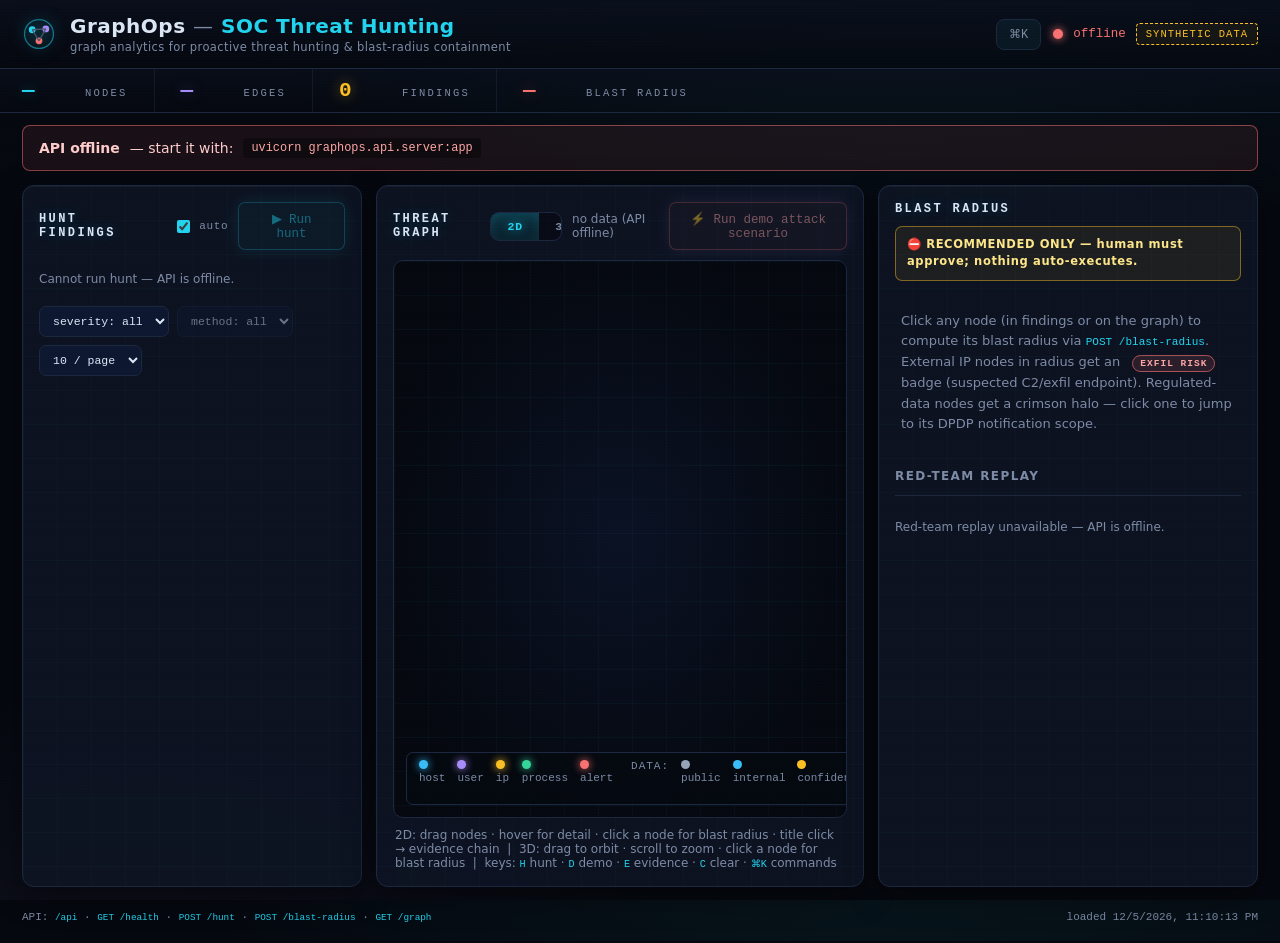
==== commit a342e39a: "frontend 2026-10-07: DPDP overlay panel, red-team replay UI, hunt filters+pagination, 3D classificat" ====
--- a/dashboard/index.html
+++ b/dashboard/index.html
@@ -91,6 +91,30 @@
       </div>
     </div>
     <p id="huntStatus" class="muted small">No hunt run yet. Findings come live from <code>POST /hunt</code>.</p>
+    <div class="hunt-filters" aria-label="Hunt filters">
+      <select id="huntSeverity" title="Filter findings by severity">
+        <option value="">severity: all</option>
+        <option value="critical">critical</option>
+        <option value="high">high</option>
+        <option value="medium">medium</option>
+        <option value="low">low</option>
+      </select>
+      <select id="huntMethod" title="Filter findings by detection method" disabled>
+        <option value="">method: all</option>
+      </select>
+      <select id="huntLimit" title="Findings per page">
+        <option value="3">3 / page</option>
+        <option value="5">5 / page</option>
+        <option value="10" selected>10 / page</option>
+        <option value="25">25 / page</option>
+        <option value="50">50 / page</option>
+      </select>
+    </div>
+    <div id="pageBar" class="page-bar" hidden>
+      <button id="btnPrevPage" class="btn ghost sm">← prev</button>
+      <span id="pageInfo" class="muted small"></span>
+      <button id="btnNextPage" class="btn ghost sm">next →</button>
+    </div>
     <div id="findingsList" class="findings"></div>
   </aside>
 
@@ -118,6 +142,11 @@
         <span class="leg"><i style="--c:#fbbf24"></i>ip</span>
         <span class="leg"><i style="--c:#34d399"></i>process</span>
         <span class="leg"><i style="--c:#f87171"></i>alert</span>
+        <span class="leg legend-div">data:</span>
+        <span class="leg"><i class="dc-dot dc-public"></i>public</span>
+        <span class="leg"><i class="dc-dot dc-internal"></i>internal</span>
+        <span class="leg"><i class="dc-dot dc-confidential"></i>confidential</span>
+        <span class="leg"><i class="dc-dot dc-regulated"></i>regulated ⚠</span>
       </div>
     </div>
     <p class="hint muted small">2D: drag nodes · hover for detail · click a node for blast radius · title click → evidence chain &nbsp;|&nbsp; 3D: drag to orbit · scroll to zoom · click a node for blast radius &nbsp;|&nbsp; keys: <code>H</code> hunt · <code>D</code> demo · <code>E</code> evidence · <code>C</code> clear · <code>⌘K</code> commands</p>
@@ -127,11 +156,15 @@
   <aside class="panel right" aria-label="Blast radius">
     <div class="panel-head">
       <h2>Blast radius</h2>
-      <span id="blastSource" class="muted small"></span>
+      <div class="blast-tools">
+        <button id="btnBlastTour" class="btn ghost sm" hidden title="Camera tour through the blast-radius path (3D)">▶ tour</button>
+        <span id="blastSource" class="muted small"></span>
+      </div>
     </div>
     <div class="human-gate">⛔ RECOMMENDED ONLY — human must approve; nothing auto-executes.</div>
-    <div id="blastEmpty" class="empty">Click any node (in findings or on the graph) to compute its blast radius via <code>POST /blast-radius</code>. External IP nodes in radius get an <b class="exfil-tag">EXFIL RISK</b> badge (suspected C2/exfil endpoint).</div>
+    <div id="blastEmpty" class="empty">Click any node (in findings or on the graph) to compute its blast radius via <code>POST /blast-radius</code>. External IP nodes in radius get an <b class="exfil-tag">EXFIL RISK</b> badge (suspected C2/exfil endpoint). Regulated-data nodes get a crimson halo — click one to jump to its DPDP notification scope.</div>
     <div id="blastResults" hidden>
+      <div id="dpdpCard" class="dpdp" hidden></div>
       <table class="blast-table">
         <thead><tr><th>node</th><th>distance</th><th>risk</th></tr></thead>
         <tbody id="blastRows"></tbody>
@@ -139,6 +172,13 @@
       <h3 class="actions-head">Containment actions</h3>
       <div id="actionsList" class="actions"></div>
     </div>
+
+    <h3 class="actions-head">Red-team replay</h3>
+    <div id="replay" class="replay">
+      <p id="scenarioStatus" class="muted small">Loading scripted scenarios from <code>GET /demo-scenarios</code>…</p>
+      <div id="scenarioList" class="scenarios"></div>
+      <div id="scenarioResult" class="scenario-result" hidden></div>
+    </div>
   </aside>
 </main>
 
--- a/dashboard/style.css
+++ b/dashboard/style.css
@@ -484,3 +484,101 @@
 .toast.ok { border-color: rgba(52,211,153,0.55); box-shadow: 0 10px 30px rgba(0,0,0,0.6), 0 0 16px rgba(52,211,153,0.18); }
 .toast.err { border-color: rgba(248,113,113,0.55); box-shadow: 0 10px 30px rgba(0,0,0,0.6), 0 0 16px rgba(248,113,113,0.18); }
 .toast.warn { border-color: rgba(251,191,36,0.55); }
+
+/* ---------- hunt filters + pagination ---------- */
+.hunt-filters { display: flex; gap: 8px; margin: 8px 0; flex-wrap: wrap; }
+.hunt-filters select {
+  font-family: var(--mono); font-size: 11.5px; color: var(--txt);
+  background: #0e1730; border: 1px solid var(--line); border-radius: 7px;
+  padding: 7px 9px; cursor: pointer; max-width: 150px;
+}
+.hunt-filters select:disabled { opacity: 0.45; cursor: not-allowed; }
+.hunt-filters select:focus { outline: none; border-color: var(--cyan); box-shadow: 0 0 10px rgba(34,211,238,0.2); }
+.page-bar { display: flex; align-items: center; gap: 10px; margin-bottom: 8px; }
+.page-bar[hidden] { display: none; }
+.btn.sm { font-size: 11px; padding: 6px 10px; }
+
+/* ---------- data-classification badges (DPDP overlay) ---------- */
+.dc {
+  font-family: var(--mono); font-size: 9.5px; letter-spacing: 0.8px; text-transform: uppercase;
+  padding: 2px 8px; border-radius: 12px; border: 1px solid; white-space: nowrap; margin-left: 6px;
+}
+.dc-public { color: #94a3b8; border-color: rgba(148,163,184,0.5); background: rgba(148,163,184,0.08); }
+.dc-internal { color: var(--blue); border-color: rgba(56,189,248,0.5); background: rgba(56,189,248,0.08); }
+.dc-confidential { color: var(--amber); border-color: rgba(251,191,36,0.5); background: rgba(251,191,36,0.08); }
+.dc-regulated { color: #ff7a9c; border-color: rgba(255,45,85,0.65); background: rgba(255,45,85,0.1); font-weight: 700; }
+.legend .dc-dot { width: 9px; height: 9px; border-radius: 50%; display: inline-block; background: currentColor; }
+.legend .dc-dot.dc-public { color: #94a3b8; }
+.legend .dc-dot.dc-internal { color: var(--blue); }
+.legend .dc-dot.dc-confidential { color: var(--amber); }
+.legend .dc-dot.dc-regulated { color: #ff2d55; box-shadow: 0 0 7px #ff2d55; }
+.legend-div { color: var(--muted); font-size: 11px; text-transform: uppercase; letter-spacing: 1px; margin-left: 6px; }
+.blast-tools { display: flex; align-items: center; gap: 8px; }
+
+/* ---------- DPDP notification-scope card (sober compliance tone) ---------- */
+.dpdp {
+  border: 1px solid rgba(167,139,250,0.35); border-radius: 10px;
+  background: linear-gradient(180deg, rgba(167,139,250,0.07), rgba(167,139,250,0.02));
+  padding: 13px 14px; margin-bottom: 12px;
+}
+.dpdp[hidden] { display: none; }
+.dpdp-head { margin-bottom: 8px; }
+.dpdp-kicker {
+  font-family: var(--mono); font-size: 10px; letter-spacing: 1.6px; text-transform: uppercase;
+  color: var(--purple);
+}
+.dpdp-notice {
+  font-size: 13px; line-height: 1.55; color: var(--txt); margin: 8px 0;
+  border-left: 3px solid var(--purple); padding-left: 10px;
+}
+.dpdp-notice b { color: #d8ccff; }
+.dpdp-notice.calm { border-left-color: var(--green); }
+.dpdp-notice.calm b { color: var(--green); }
+.dpdp-metrics { display: grid; grid-template-columns: 1fr 1fr; gap: 8px; margin: 10px 0; }
+.dpdp-metrics > div {
+  background: rgba(0,0,0,0.25); border: 1px solid var(--line); border-radius: 8px;
+  padding: 9px 12px; display: flex; flex-direction: column; gap: 3px;
+}
+.dpdp-datasets { display: flex; flex-direction: column; gap: 7px; margin: 8px 0; }
+.dpdp-dataset {
+  display: flex; align-items: center; gap: 8px; flex-wrap: wrap;
+  font-size: 12.5px; padding: 7px 10px; border: 1px solid var(--line); border-radius: 8px;
+  background: rgba(255,255,255,0.015);
+}
+.ds-name { font-family: var(--mono); color: var(--txt); font-weight: 600; }
+.ds-stats { margin-left: auto; color: var(--muted); font-size: 11.5px; font-family: var(--mono); }
+.dpdp-na { font-size: 13px; line-height: 1.6; color: var(--muted); margin: 8px 0; }
+.dpdp-na b { color: var(--txt); font-weight: 600; }
+.dpdp-foot { margin-top: 8px; }
+
+/* ---------- red-team replay ---------- */
+.replay { border-top: 1px solid var(--line); padding-top: 12px; margin-top: 4px; }
+.scenarios { display: flex; flex-direction: column; gap: 9px; margin-top: 10px; }
+.scenario {
+  border: 1px solid var(--line); border-radius: 9px; padding: 11px 12px;
+  background: rgba(255,255,255,0.015);
+}
+.scenario-top { display: flex; justify-content: space-between; align-items: center; gap: 8px; }
+.scenario-top b { font-size: 13px; }
+.scenario-foot { display: flex; justify-content: space-between; align-items: center; margin-top: 8px; }
+.scenario-result {
+  margin-top: 10px; border: 1px solid rgba(34,211,238,0.35); border-radius: 10px;
+  padding: 12px 13px; background: rgba(34,211,238,0.04);
+}
+.scenario-result[hidden] { display: none; }
+.scenario-res-top { display: flex; align-items: center; gap: 10px; margin-bottom: 10px; }
+.det {
+  font-family: var(--mono); font-size: 11px; letter-spacing: 1px; font-weight: 700;
+  padding: 4px 10px; border-radius: 14px; border: 1px solid; white-space: nowrap;
+}
+.det.yes { color: var(--green); border-color: rgba(52,211,153,0.6); background: rgba(52,211,153,0.1); }
+.det.no { color: var(--red); border-color: rgba(248,113,113,0.6); background: rgba(248,113,113,0.1); }
+.scenario-metrics { display: grid; grid-template-columns: repeat(4, 1fr); gap: 8px; margin: 10px 0; }
+.scenario-metrics > div {
+  background: rgba(0,0,0,0.25); border: 1px solid var(--line); border-radius: 8px;
+  padding: 8px 6px; text-align: center; display: flex; flex-direction: column; gap: 3px;
+}
+.sm-num { font-family: var(--mono); font-size: 16px; font-weight: 700; color: var(--cyan); }
+.sm-label { font-size: 10px; color: var(--muted); text-transform: uppercase; letter-spacing: 0.6px; }
+.scenario-res-foot { display: flex; align-items: center; gap: 10px; flex-wrap: wrap; }
+.err-text { color: #fca5a5; font-size: 13px; }
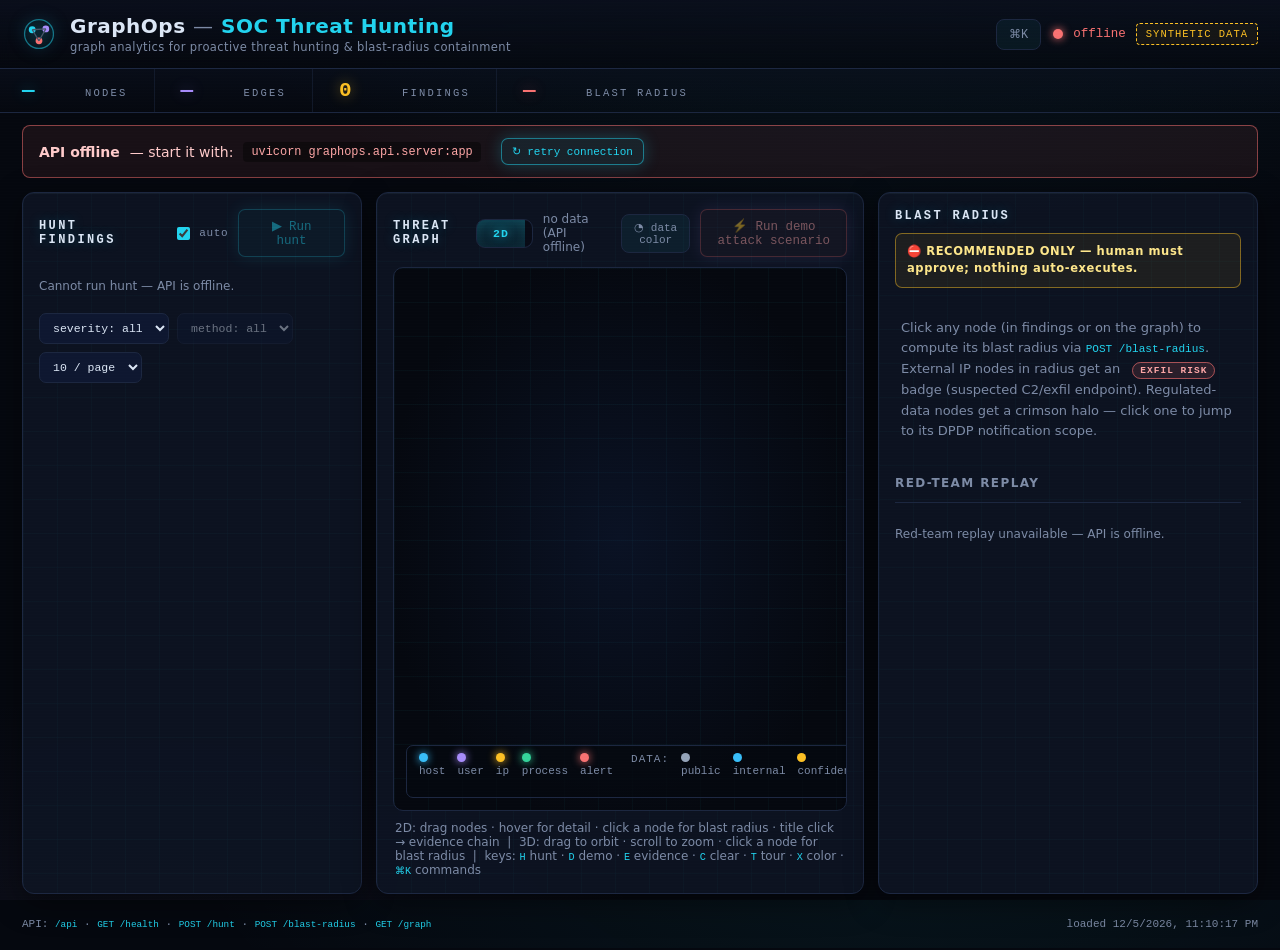
==== commit 82bd3c4c: "daily build 2026-10-07: DPDP classification overlay, Supabase queue persistence, 5 red-team demo sce" ====
--- a/dashboard/index.html
+++ b/dashboard/index.html
@@ -74,6 +74,7 @@
   <strong>API offline</strong>
   <span>— start it with:</span>
   <code>uvicorn graphops.api.server:app</code>
+  <button id="btnRetryApi" class="btn primary sm">↻ retry connection</button>
 </div>
 
 <!-- ============ MAIN GRID ============ -->
@@ -128,6 +129,7 @@
           <button id="btnView3d" role="tab" aria-selected="false">3D</button>
         </div>
         <span id="canvasStatus" class="muted small">layout idle</span>
+        <button id="btnColorMode" class="btn ghost sm" title="Toggle node coloring: entity type ↔ data classification (X)">◔ data color</button>
         <button id="btnDemo" class="btn accent">⚡ Run demo attack scenario</button>
       </div>
     </div>
@@ -149,7 +151,7 @@
         <span class="leg"><i class="dc-dot dc-regulated"></i>regulated ⚠</span>
       </div>
     </div>
-    <p class="hint muted small">2D: drag nodes · hover for detail · click a node for blast radius · title click → evidence chain &nbsp;|&nbsp; 3D: drag to orbit · scroll to zoom · click a node for blast radius &nbsp;|&nbsp; keys: <code>H</code> hunt · <code>D</code> demo · <code>E</code> evidence · <code>C</code> clear · <code>⌘K</code> commands</p>
+    <p class="hint muted small">2D: drag nodes · hover for detail · click a node for blast radius · title click → evidence chain &nbsp;|&nbsp; 3D: drag to orbit · scroll to zoom · click a node for blast radius &nbsp;|&nbsp; keys: <code>H</code> hunt · <code>D</code> demo · <code>E</code> evidence · <code>C</code> clear · <code>T</code> tour · <code>X</code> color · <code>⌘K</code> commands</p>
   </section>
 
   <!-- RIGHT: blast radius -->
--- a/dashboard/style.css
+++ b/dashboard/style.css
@@ -582,3 +582,59 @@
 .sm-label { font-size: 10px; color: var(--muted); text-transform: uppercase; letter-spacing: 0.6px; }
 .scenario-res-foot { display: flex; align-items: center; gap: 10px; flex-wrap: wrap; }
 .err-text { color: #fca5a5; font-size: 13px; }
+
+/* ============ FRONTEND AGENT 2026-10-07b — dual-contract scenarios, queue persistence,
+   data-classification color toggle, offline retry, queue empty state ============ */
+
+/* decision-queue persistence indicator (driven by GET /decisions.persisted) */
+.persist-line {
+  display: flex; align-items: center; gap: 9px; margin: 0 0 10px;
+}
+.persist-badge {
+  font-family: var(--mono); font-size: 10.5px; letter-spacing: 0.6px; font-weight: 700;
+  padding: 3px 10px; border-radius: 12px; border: 1px solid; white-space: nowrap;
+}
+.persist-badge.ok {
+  color: var(--green); border-color: rgba(52,211,153,0.55);
+  background: rgba(52,211,153,0.08); box-shadow: 0 0 10px rgba(52,211,153,0.12);
+}
+.persist-badge.warn {
+  color: var(--amber); border-color: rgba(251,191,36,0.55);
+  background: rgba(251,191,36,0.08); box-shadow: 0 0 10px rgba(251,191,36,0.12);
+}
+
+/* which scenario contract the replay panel is served from (honest sourcing) */
+.contract-src { color: var(--muted); }
+.contract-src code { color: var(--cyan); font-size: 11px; }
+
+/* data-color toggle active state */
+#btnColorMode.active {
+  border-color: rgba(34,211,238,0.65); color: var(--cyan);
+  box-shadow: 0 0 12px rgba(34,211,238,0.22);
+}
+
+/* offline banner retry */
+.offline-banner .btn { margin-left: 10px; flex-shrink: 0; }
+.offline-banner { align-items: center; }
+
+/* verdict pop target gets a subtle backdrop while animating */
+.scenario-result .det { transform-origin: center; }
+
+/* ---------- red-team stage timeline (real /redteam/run contract) ---------- */
+.stage-timeline {
+  display: flex; flex-wrap: wrap; gap: 7px; margin: 4px 0 10px;
+}
+.stage {
+  display: inline-flex; align-items: center; gap: 7px;
+  font-size: 11.5px; font-family: var(--mono);
+  padding: 4px 10px 4px 8px; border-radius: 14px; border: 1px solid var(--line);
+  background: rgba(0,0,0,0.25);
+}
+.stage-dot { width: 8px; height: 8px; border-radius: 50%; flex-shrink: 0; }
+.stage.hit { border-color: rgba(52,211,153,0.5); }
+.stage.hit .stage-dot { background: var(--green); box-shadow: 0 0 8px var(--green); }
+.stage.hit .stage-name { color: var(--green); }
+.stage.miss { border-color: rgba(248,113,113,0.55); }
+.stage.miss .stage-dot { background: var(--red); box-shadow: 0 0 8px var(--red); }
+.stage.miss .stage-name { color: #fca5a5; }
+.stage-delay { color: var(--muted); font-size: 10.5px; }
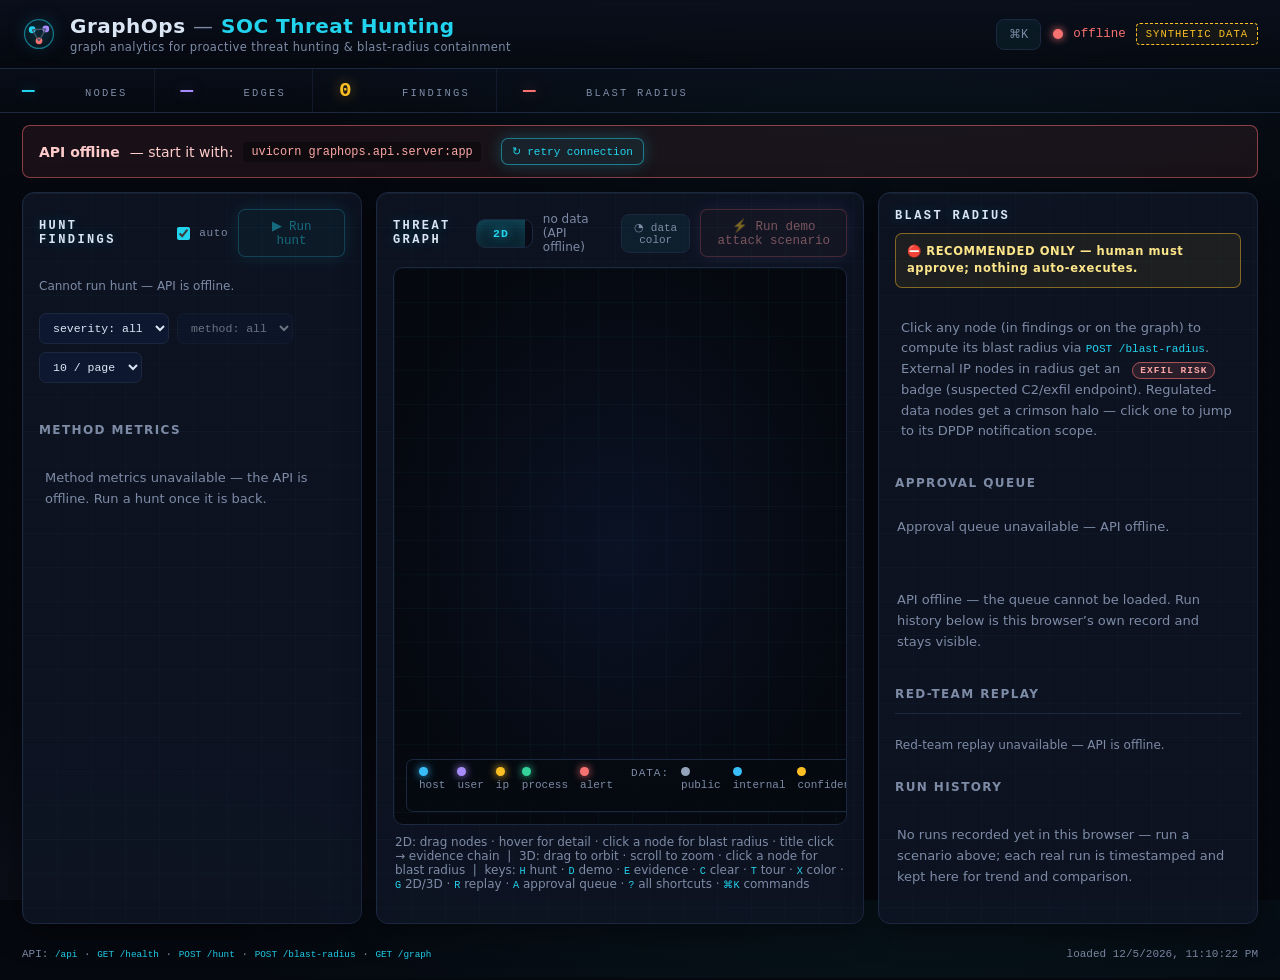
==== commit e1b61f08: "daily build 2026-10-08: red-team x7 + /redteam/metrics, validation hardening, rate limits, decision " ====
--- a/dashboard/index.html
+++ b/dashboard/index.html
@@ -117,6 +117,14 @@
       <button id="btnNextPage" class="btn ghost sm">next →</button>
     </div>
     <div id="findingsList" class="findings"></div>
+
+    <!-- per-method hunt metrics (aggregated from real POST /hunt findings) -->
+    <div class="metrics-panel" id="methodMetrics" aria-label="Hunt method metrics">
+      <h3 class="actions-head">Method metrics <span id="metricsSrc" class="contract-src"></span></h3>
+      <div id="methodMetricsBody">
+        <p class="empty">No hunt run yet — per-method counts, severity split and share are computed from real <code>POST /hunt</code> findings once a hunt runs.</p>
+      </div>
+    </div>
   </aside>
 
   <!-- CENTER: graph canvas -->
@@ -151,7 +159,7 @@
         <span class="leg"><i class="dc-dot dc-regulated"></i>regulated ⚠</span>
       </div>
     </div>
-    <p class="hint muted small">2D: drag nodes · hover for detail · click a node for blast radius · title click → evidence chain &nbsp;|&nbsp; 3D: drag to orbit · scroll to zoom · click a node for blast radius &nbsp;|&nbsp; keys: <code>H</code> hunt · <code>D</code> demo · <code>E</code> evidence · <code>C</code> clear · <code>T</code> tour · <code>X</code> color · <code>⌘K</code> commands</p>
+    <p class="hint muted small">2D: drag nodes · hover for detail · click a node for blast radius · title click → evidence chain &nbsp;|&nbsp; 3D: drag to orbit · scroll to zoom · click a node for blast radius &nbsp;|&nbsp; keys: <code>H</code> hunt · <code>D</code> demo · <code>E</code> evidence · <code>C</code> clear · <code>T</code> tour · <code>X</code> color · <code>G</code> 2D/3D · <code>R</code> replay · <code>A</code> approval queue · <code>?</code> all shortcuts · <code>⌘K</code> commands</p>
   </section>
 
   <!-- RIGHT: blast radius -->
@@ -167,19 +175,32 @@
     <div id="blastEmpty" class="empty">Click any node (in findings or on the graph) to compute its blast radius via <code>POST /blast-radius</code>. External IP nodes in radius get an <b class="exfil-tag">EXFIL RISK</b> badge (suspected C2/exfil endpoint). Regulated-data nodes get a crimson halo — click one to jump to its DPDP notification scope.</div>
     <div id="blastResults" hidden>
       <div id="dpdpCard" class="dpdp" hidden></div>
+      <div class="blast-table-wrap">
       <table class="blast-table">
         <thead><tr><th>node</th><th>distance</th><th>risk</th></tr></thead>
         <tbody id="blastRows"></tbody>
       </table>
+      </div>
       <h3 class="actions-head">Containment actions</h3>
       <div id="actionsList" class="actions"></div>
     </div>
+
+    <h3 class="actions-head">Approval queue <span id="queueDepth" class="queue-depth" title="queued actions awaiting analyst approval (GET /health.queue_depth)"></span></h3>
+    <div id="queueSummary" class="queue-summary" aria-label="Queue cost and reversibility summary">
+      <p class="empty" style="padding:6px 2px">Loading the approval queue from <code>GET /decisions</code>…</p>
+    </div>
+    <div id="approvalQueue" class="queue-list" aria-live="polite" aria-label="Actions awaiting approval"></div>
 
     <h3 class="actions-head">Red-team replay</h3>
     <div id="replay" class="replay">
       <p id="scenarioStatus" class="muted small">Loading scripted scenarios from <code>GET /demo-scenarios</code>…</p>
       <div id="scenarioList" class="scenarios"></div>
       <div id="scenarioResult" class="scenario-result" hidden></div>
+    </div>
+
+    <h3 class="actions-head">Run history <span id="historyCount" class="muted small"></span></h3>
+    <div id="runHistory" class="run-history" aria-live="polite" aria-label="Recorded red-team runs">
+      <p class="empty" style="padding:6px 2px">No runs recorded yet in this browser — run a scenario above; each real run is timestamped and kept here for trend and comparison.</p>
     </div>
   </aside>
 </main>
@@ -204,6 +225,31 @@
   <div id="drawerBody" class="drawer-body"></div>
 </aside>
 
+<!-- ============ KEYBOARD SHORTCUTS HELP ============ -->
+<div id="shortcutsOverlay" class="shortcuts-overlay" hidden role="dialog" aria-modal="true" aria-label="Keyboard shortcuts">
+  <div class="shortcuts-box">
+    <div class="shortcuts-head">
+      <h2>Keyboard shortcuts</h2>
+      <button id="btnShortcutsClose" class="btn ghost" aria-label="Close shortcuts help">✕</button>
+    </div>
+    <table class="shortcuts-table">
+      <tr><td><code>H</code></td><td>Run hunt (POST /hunt)</td></tr>
+      <tr><td><code>D</code></td><td>Run demo attack scenario</td></tr>
+      <tr><td><code>E</code></td><td>Open evidence chain for the latest finding</td></tr>
+      <tr><td><code>C</code></td><td>Clear highlights + close drawer</td></tr>
+      <tr><td><code>T</code></td><td>Blast-radius camera tour (3D)</td></tr>
+      <tr><td><code>X</code></td><td>Toggle node coloring: entity type ↔ data classification</td></tr>
+      <tr><td><code>G</code></td><td>Toggle 2D / 3D graph view</td></tr>
+      <tr><td><code>R</code></td><td>Jump to red-team replay panel</td></tr>
+      <tr><td><code>A</code></td><td>Jump to approval queue (refreshes it)</td></tr>
+      <tr><td><code>?</code></td><td>This help overlay</td></tr>
+      <tr><td><code>⌘K</code> / <code>Ctrl+K</code></td><td>Command palette</td></tr>
+      <tr><td><code>Esc</code></td><td>Close palette / drawer / this overlay</td></tr>
+    </table>
+    <p class="muted small">Single-key shortcuts are ignored while typing in inputs. Every command here is also in the ⌘K palette.</p>
+  </div>
+</div>
+
 <!-- ============ COMMAND PALETTE ============ -->
 <div id="palette" class="palette" hidden>
   <div id="paletteBox" class="palette-box">
--- a/dashboard/style.css
+++ b/dashboard/style.css
@@ -141,7 +141,12 @@
 
 /* ---------- canvas ---------- */
 .canvas-wrap {
-  position: relative; flex: 1; min-height: 480px; border-radius: 10px; overflow: hidden;
+  /* BUGFIX 2026-10-08: the wrap used to stretch with async side-panel content
+   * (queue/scenarios/blast), which (a) left the canvas backing store stale ->
+   * vertically stretched rendering + broken hit-testing, and (b) forced
+   * fragile node-position rescaling. The viewport is now a stable height; the
+   * buffer syncs to it and node coordinates never need rescaling. */
+  position: relative; flex: none; height: clamp(480px, 62vh, 900px); border-radius: 10px; overflow: hidden;
   border: 1px solid var(--line);
   background:
     linear-gradient(rgba(34,211,238,0.035) 1px, transparent 1px),
@@ -174,6 +179,17 @@
   border-radius: 7px; padding: 9px 11px; margin-bottom: 12px; line-height: 1.5;
 }
 .blast-table { width: 100%; border-collapse: collapse; font-family: var(--mono); font-size: 12px; }
+/* BUGFIX 2026-10-08: a 300+ row blast radius stretched the whole dashboard
+ * grid to ~10k px, breaking canvas hit-testing for below-fold clicks. The
+ * table now scrolls internally with a sticky header. */
+.blast-table-wrap {
+  max-height: 380px; overflow-y: auto; border: 1px solid var(--line);
+  border-radius: 8px; margin: 4px 0 6px;
+  scrollbar-width: thin; scrollbar-color: var(--line) transparent;
+}
+.blast-table-wrap::-webkit-scrollbar { width: 6px; }
+.blast-table-wrap::-webkit-scrollbar-thumb { background: var(--line); border-radius: 3px; }
+.blast-table thead th { position: sticky; top: 0; background: #0a1120; z-index: 1; }
 .blast-table th {
   text-align: left; font-size: 10.5px; text-transform: uppercase; letter-spacing: 1px;
   color: var(--muted); padding: 7px 8px; border-bottom: 1px solid var(--line);
@@ -638,3 +654,146 @@
 .stage.miss .stage-dot { background: var(--red); box-shadow: 0 0 8px var(--red); }
 .stage.miss .stage-name { color: #fca5a5; }
 .stage-delay { color: var(--muted); font-size: 10.5px; }
+
+/* ============ FRONTEND AGENT 2026-10-08 — method metrics, approval queue,
+   run history + trend + comparison, shortcuts help, a11y pass ============ */
+
+/* --- accessibility: visible focus everywhere, esp. new panels --- */
+.btn:focus-visible, select:focus-visible, input:focus-visible,
+.node-chip:focus-visible, .path-node:focus-visible, .pal-item:focus-visible {
+  outline: 2px solid var(--cyan);
+  outline-offset: 2px;
+  box-shadow: 0 0 12px rgba(34,211,238,0.4);
+}
+/* new-panel key numbers use full-contrast text, never muted-on-dark alone */
+.qsum-num, .mm-count b, .sm-num, .cmp-table td { color: var(--txt); }
+
+/* --- per-method hunt metrics --- */
+.metrics-panel { margin-top: 16px; }
+.mm-row {
+  border: 1px solid var(--line); border-radius: 10px;
+  padding: 9px 11px; margin-bottom: 8px; background: rgba(0,0,0,0.22);
+}
+.mm-top { display: flex; justify-content: space-between; align-items: baseline; gap: 8px; }
+.mm-method { font-family: var(--mono); font-size: 12px; color: var(--cyan); }
+.mm-count { font-size: 12px; color: var(--txt); white-space: nowrap; }
+.sevbar-track {
+  display: flex; height: 5px; border-radius: 3px; overflow: hidden;
+  background: rgba(28,39,64,0.8); margin-top: 7px;
+}
+.sevbar { display: block; height: 100%; }
+.sevbar.sev-critical { background: var(--red); }
+.sevbar.sev-high { background: #fb923c; }
+.sevbar.sev-medium { background: var(--amber); }
+.sevbar.sev-low { background: var(--blue); }
+.sevbar.sev-info { background: #64748b; }
+.mm-enrich { margin-top: 6px; }
+.mm-enrich b { color: var(--txt); }
+.mm-note { margin-top: 8px; line-height: 1.5; }
+
+/* --- approval queue --- */
+.queue-depth { font-size: 11.5px; color: var(--muted); font-family: var(--mono); }
+.queue-depth.hot { color: var(--amber); font-weight: 700; }
+.queue-summary { margin-bottom: 10px; }
+.qsum {
+  display: grid; grid-template-columns: repeat(4, 1fr); gap: 8px;
+  border: 1px solid var(--line); border-radius: 10px;
+  padding: 10px 12px; background: rgba(34,211,238,0.04);
+}
+.qsum-cell { display: flex; flex-direction: column; gap: 2px; min-width: 0; }
+.qsum-num { font-size: 17px; font-weight: 700; font-family: var(--mono); }
+.qsum-label { font-size: 10.5px; color: var(--muted); }
+.qsum-tiers-row { display: flex; gap: 5px; flex-wrap: wrap; }
+.tier {
+  font-size: 10.5px; font-family: var(--mono); font-weight: 700;
+  padding: 2px 8px; border-radius: 10px; border: 1px solid;
+}
+.tier-high { color: #fca5a5; border-color: rgba(248,113,113,0.6); background: rgba(248,113,113,0.1); }
+.tier-medium { color: #fde68a; border-color: rgba(251,191,36,0.6); background: rgba(251,191,36,0.1); }
+.tier-low { color: var(--green); border-color: rgba(52,211,153,0.6); background: rgba(52,211,153,0.1); }
+.tier-unknown { color: var(--muted); border-color: var(--line); background: rgba(0,0,0,0.2); }
+.queue-list {
+  display: flex; flex-direction: column; gap: 9px; margin-top: 4px;
+  max-height: 430px; overflow-y: auto; padding-right: 4px;
+  scrollbar-width: thin; scrollbar-color: var(--line) transparent;
+}
+.queue-list::-webkit-scrollbar { width: 6px; }
+.queue-list::-webkit-scrollbar-thumb { background: var(--line); border-radius: 3px; }
+.qrow {
+  border: 1px solid var(--line); border-radius: 10px;
+  padding: 10px 12px; background: rgba(0,0,0,0.22);
+}
+.qrow-main { display: flex; gap: 10px; align-items: flex-start; }
+.qrow-meta { margin-top: 4px; }
+.qstatus { color: var(--amber); }
+.qrow-cost { display: flex; align-items: center; gap: 10px; margin-top: 7px; }
+.revtrack {
+  display: inline-block; width: 110px; height: 5px; border-radius: 3px;
+  background: rgba(28,39,64,0.9); overflow: hidden;
+}
+.revtrack i { display: block; height: 100%; background: linear-gradient(90deg, var(--red), var(--amber), var(--green)); }
+.qcost { font-size: 12px; font-family: var(--mono); color: var(--txt); }
+.qrow-foot { display: flex; align-items: center; gap: 9px; margin-top: 9px; flex-wrap: wrap; }
+.btn.decide.sm { font-size: 11.5px; padding: 4px 10px; }
+
+/* --- run history, trend, comparison --- */
+.run-history {
+  margin-top: 4px; max-height: 420px; overflow-y: auto; padding-right: 4px;
+  scrollbar-width: thin; scrollbar-color: var(--line) transparent;
+}
+.run-history::-webkit-scrollbar { width: 6px; }
+.run-history::-webkit-scrollbar-thumb { background: var(--line); border-radius: 3px; }
+.hist-trend {
+  border: 1px solid var(--line); border-radius: 10px;
+  padding: 10px 12px; margin-bottom: 10px; background: rgba(167,139,250,0.04);
+}
+.hist-trend-head { margin-bottom: 6px; }
+.hist-trend-head b { color: var(--txt); }
+.trend-legend { display: flex; gap: 12px; margin-top: 4px; align-items: center; }
+.trend-swatch { display: inline-block; width: 10px; height: 3px; border-radius: 2px; margin-right: 4px; vertical-align: middle; }
+.hist-row {
+  display: flex; gap: 10px; align-items: flex-start;
+  border: 1px solid var(--line); border-radius: 10px;
+  padding: 8px 11px; margin-bottom: 7px; background: rgba(0,0,0,0.22);
+}
+.hist-row.sel { border-color: rgba(34,211,238,0.55); box-shadow: 0 0 10px rgba(34,211,238,0.15); }
+.hist-cmp { padding-top: 3px; }
+.hist-cmp input { width: 15px; height: 15px; accent-color: var(--cyan); cursor: pointer; }
+.hist-main { flex: 1; min-width: 0; }
+.hist-top { display: flex; justify-content: space-between; align-items: center; gap: 8px; }
+.hist-top b { font-size: 12.5px; }
+.hist-meta { margin-top: 4px; }
+.hist-meta b { color: var(--txt); }
+.hist-foot { display: flex; align-items: center; gap: 10px; margin: 8px 0; }
+.cmp-table { width: 100%; border-collapse: collapse; font-size: 12px; margin-top: 4px; }
+.cmp-table th, .cmp-table td {
+  border: 1px solid var(--line); padding: 6px 9px; text-align: left;
+}
+.cmp-table th { background: rgba(0,0,0,0.3); color: var(--muted); font-weight: 600; }
+.cmp-table td.cmp-win { color: var(--green); font-weight: 700; }
+.hist-compare { margin-top: 6px; }
+
+/* --- shortcuts help overlay --- */
+.shortcuts-overlay {
+  position: fixed; inset: 0; z-index: 100;
+  background: rgba(3,6,12,0.72); backdrop-filter: blur(3px);
+  display: flex; align-items: center; justify-content: center;
+}
+.shortcuts-overlay[hidden] { display: none; }
+.shortcuts-box {
+  width: min(480px, 92vw); max-height: 84vh; overflow-y: auto;
+  background: var(--bg2); border: 1px solid var(--line); border-radius: 14px;
+  padding: 20px 22px; box-shadow: 0 24px 80px rgba(0,0,0,0.6);
+}
+.shortcuts-head { display: flex; justify-content: space-between; align-items: center; margin-bottom: 12px; }
+.shortcuts-head h2 { margin: 0; font-size: 16px; }
+.shortcuts-table { width: 100%; border-collapse: collapse; font-size: 13px; }
+.shortcuts-table td { padding: 6px 8px; border-bottom: 1px solid var(--line); }
+.shortcuts-table td:first-child { width: 130px; }
+.shortcuts-table code {
+  background: rgba(34,211,238,0.1); border: 1px solid rgba(34,211,238,0.35);
+  border-radius: 5px; padding: 1px 7px; color: var(--cyan);
+}
+
+/* --- DPDP card: 3 metric cells now --- */
+.dpdp-metrics { grid-template-columns: 1fr 1fr 1fr; }
